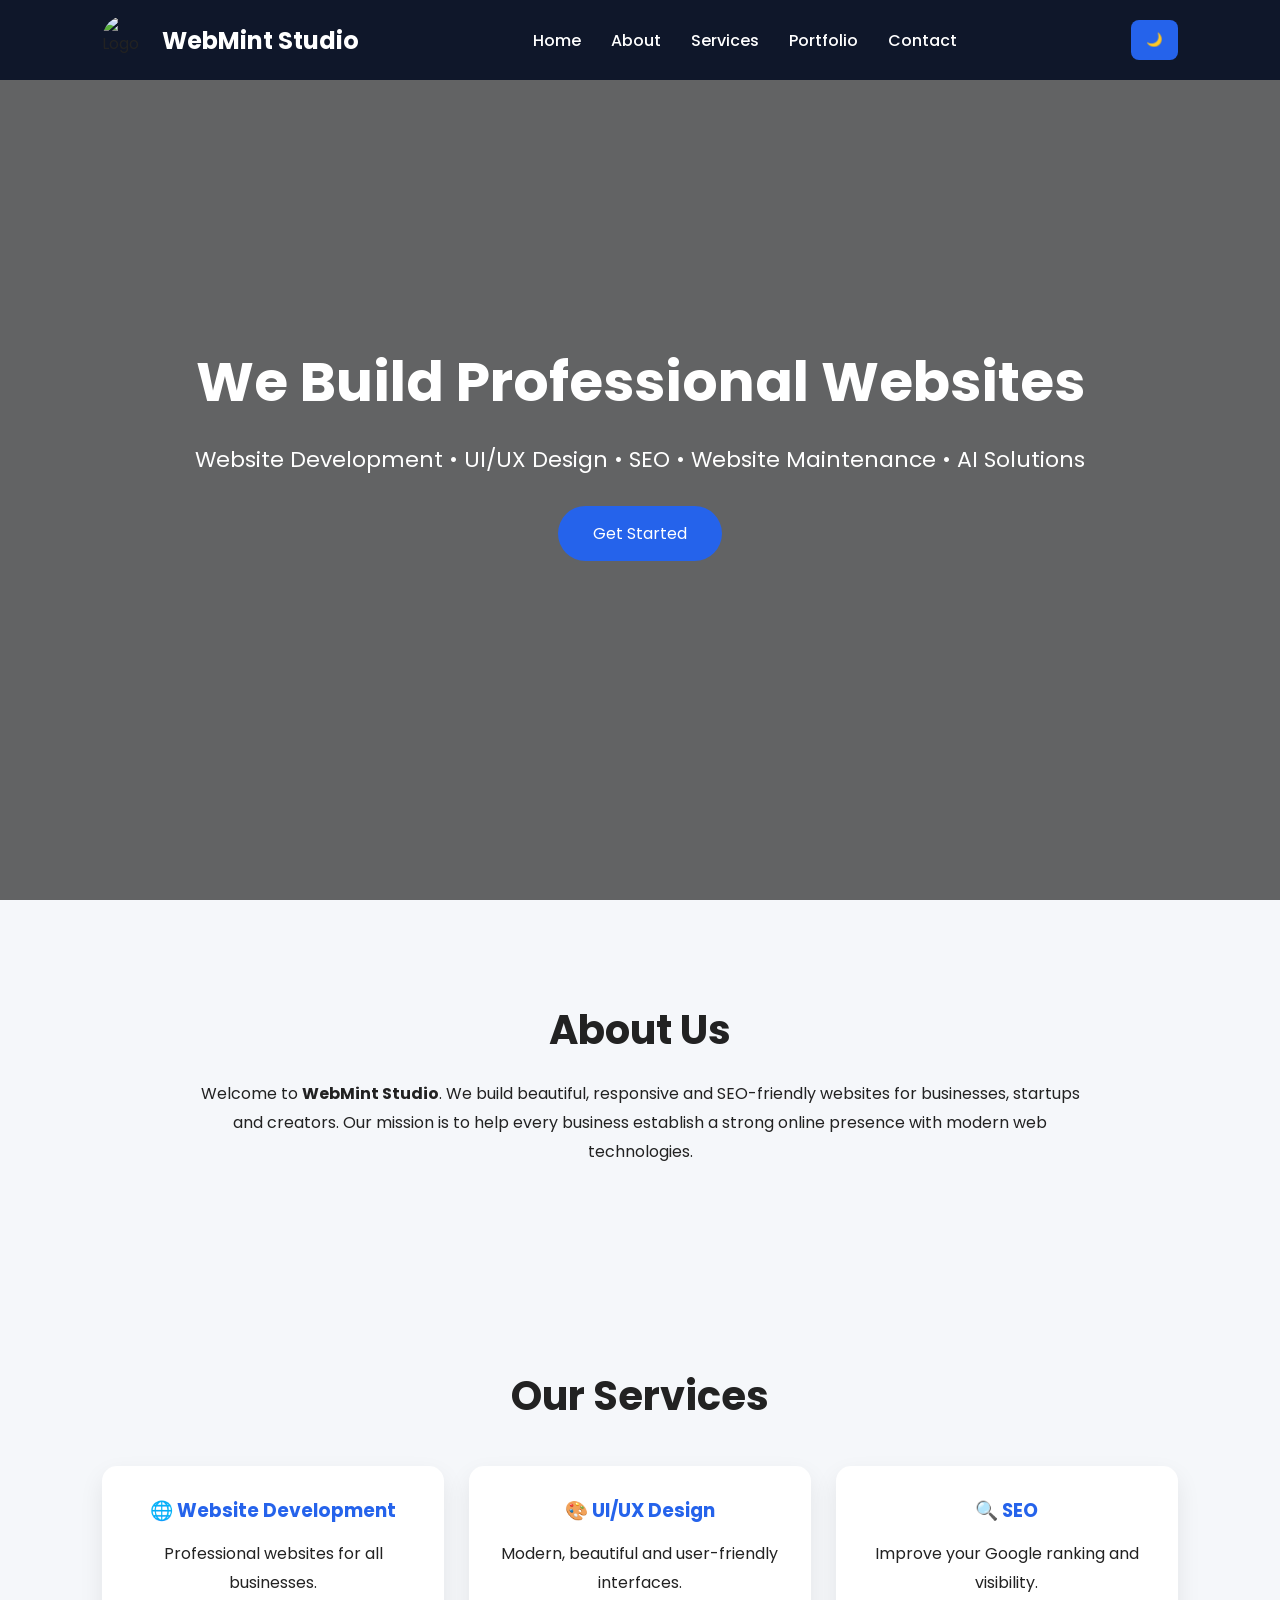
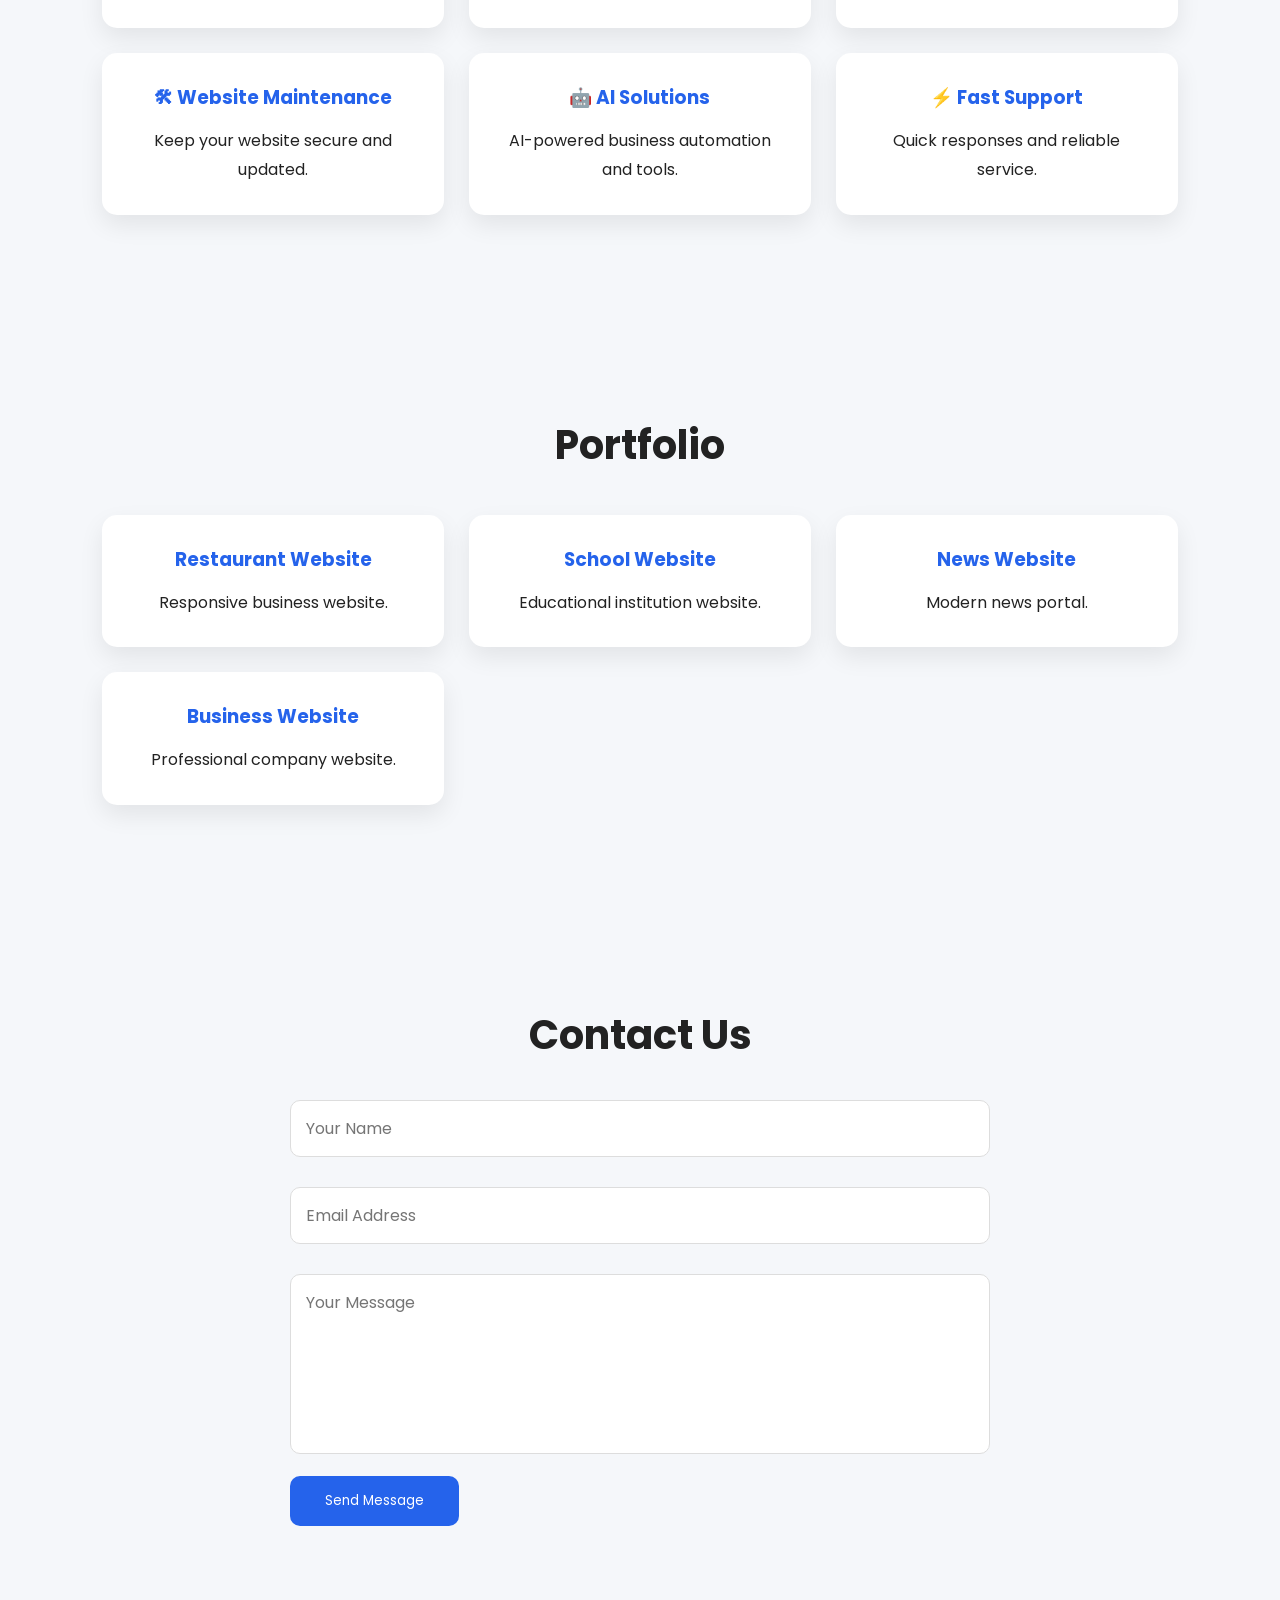
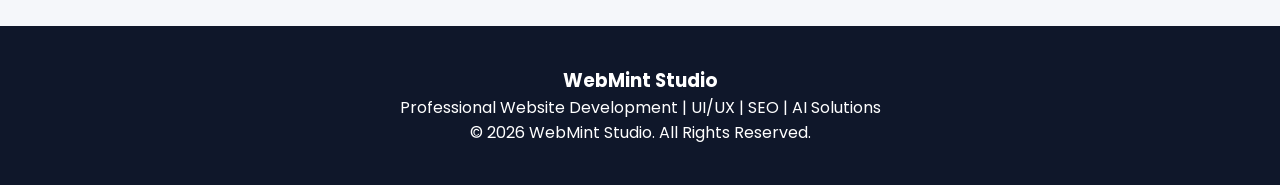
==== index.html @ 69a3aec7 "Add files via upload" ====
<!DOCTYPE html>
<html lang="en">
<head>
<meta charset="UTF-8">
<meta name="viewport" content="width=device-width, initial-scale=1.0">
<title>WebMint Studio</title>

<link rel="stylesheet" href="style.css">

<link rel="preconnect" href="https://fonts.googleapis.com">
<link rel="preconnect" href="https://fonts.gstatic.com" crossorigin>
<link href="https://fonts.googleapis.com/css2?family=Poppins:wght@300;400;500;600;700&display=swap" rel="stylesheet">

</head>
<body>

<header>

<nav class="navbar">

<div class="logo">
<img src="images/logo.png" alt="Logo">
<h2>WebMint Studio</h2>
</div>

<ul>
<li><a href="#home">Home</a></li>
<li><a href="#about">About</a></li>
<li><a href="#services">Services</a></li>
<li><a href="#portfolio">Portfolio</a></li>
<li><a href="#contact">Contact</a></li>
</ul>

<button id="theme-toggle">🌙</button>

</nav>

</header>

<section id="home" class="hero">

<div class="hero-text">

<h1>We Build Professional Websites</h1>

<p>
Website Development • UI/UX Design • SEO • Website Maintenance • AI Solutions
</p>

<a href="#contact" class="btn">
Get Started
</a>

</div>

</section>

<section id="about" class="section">

<h2>About Us</h2>

<p>

Welcome to <b>WebMint Studio</b>.

We build beautiful, responsive and SEO-friendly websites for businesses, startups and creators. Our mission is to help every business establish a strong online presence with modern web technologies.

</p>

</section>

<section id="services" class="section">

<h2>Our Services</h2>

<div class="cards">

<div class="card">
<h3>🌐 Website Development</h3>
<p>Professional websites for all businesses.</p>
</div>

<div class="card">
<h3>🎨 UI/UX Design</h3>
<p>Modern, beautiful and user-friendly interfaces.</p>
</div>

<div class="card">
<h3>🔍 SEO</h3>
<p>Improve your Google ranking and visibility.</p>
</div>

<div class="card">
<h3>🛠 Website Maintenance</h3>
<p>Keep your website secure and updated.</p>
</div>

<div class="card">
<h3>🤖 AI Solutions</h3>
<p>AI-powered business automation and tools.</p>
</div>

<div class="card">
<h3>⚡ Fast Support</h3>
<p>Quick responses and reliable service.</p>
</div>

</div>

</section>

<section id="portfolio" class="section">

<h2>Portfolio</h2>

<div class="cards">

<div class="card">
<h3>Restaurant Website</h3>
<p>Responsive business website.</p>
</div>

<div class="card">
<h3>School Website</h3>
<p>Educational institution website.</p>
</div>

<div class="card">
<h3>News Website</h3>
<p>Modern news portal.</p>
</div>

<div class="card">
<h3>Business Website</h3>
<p>Professional company website.</p>
</div>

</div>

</section>

<section id="contact" class="section">

<h2>Contact Us</h2>

<form>

<input type="text" placeholder="Your Name" required>

<input type="email" placeholder="Email Address" required>

<textarea placeholder="Your Message"></textarea>

<button type="submit">
Send Message
</button>

</form>

</section>

<footer>

<h3>WebMint Studio</h3>

<p>
Professional Website Development | UI/UX | SEO | AI Solutions
</p>

<p>
© 2026 WebMint Studio. All Rights Reserved.
</p>

</footer>

<script src="script.js"></script>

</body>
</html>
---- style.css ----
*{
margin:0;
padding:0;
box-sizing:border-box;
font-family:'Poppins',sans-serif;
scroll-behavior:smooth;
}

body{
background:#f5f7fa;
color:#222;
}

.navbar{
position:fixed;
top:0;
left:0;
width:100%;
display:flex;
justify-content:space-between;
align-items:center;
padding:15px 8%;
background:#0f172a;
z-index:1000;
}

.logo{
display:flex;
align-items:center;
gap:10px;
}

.logo img{
width:50px;
height:50px;
border-radius:50%;
}

.logo h2{
color:#fff;
font-size:24px;
}

.navbar ul{
display:flex;
list-style:none;
gap:30px;
}

.navbar ul li a{
color:#fff;
text-decoration:none;
font-weight:500;
transition:.3s;
}

.navbar ul li a:hover{
color:#3b82f6;
}

#theme-toggle{
padding:10px 15px;
border:none;
background:#2563eb;
color:white;
border-radius:8px;
cursor:pointer;
}

.hero{
height:100vh;
background:linear-gradient(rgba(0,0,0,.6),rgba(0,0,0,.6)),url("images/hero.jpg");
background-size:cover;
background-position:center;
display:flex;
justify-content:center;
align-items:center;
text-align:center;
padding:20px;
color:white;
}

.hero h1{
font-size:55px;
margin-bottom:20px;
}

.hero p{
font-size:22px;
margin-bottom:30px;
}

.btn{
display:inline-block;
padding:15px 35px;
background:#2563eb;
color:white;
text-decoration:none;
border-radius:30px;
transition:.3s;
}

.btn:hover{
background:#1d4ed8;
transform:translateY(-3px);
}

.section{
padding:100px 8%;
}

.section h2{
text-align:center;
font-size:40px;
margin-bottom:20px;
}

.section p{
max-width:900px;
margin:auto;
text-align:center;
line-height:1.8;
}

.cards{
display:grid;
grid-template-columns:repeat(auto-fit,minmax(260px,1fr));
gap:25px;
margin-top:40px;
}

.card{
background:white;
padding:30px;
border-radius:15px;
text-align:center;
box-shadow:0 10px 25px rgba(0,0,0,.08);
transition:.3s;
}

.card:hover{
transform:translateY(-8px);
}

.card h3{
margin-bottom:15px;
color:#2563eb;
}

form{
max-width:700px;
margin:auto;
}

input,
textarea{
width:100%;
padding:15px;
margin:15px 0;
border:1px solid #ddd;
border-radius:10px;
font-size:16px;
}

textarea{
height:180px;
resize:none;
}

form button{
padding:15px 35px;
background:#2563eb;
color:white;
border:none;
border-radius:10px;
cursor:pointer;
}

footer{
background:#0f172a;
color:white;
text-align:center;
padding:40px 20px;
}

.dark-mode{
background:#111827;
color:white;
}

.dark-mode .section{
background:#111827;
}

.dark-mode .card{
background:#1e293b;
color:white;
}

.dark-mode input,
.dark-mode textarea{
background:#1e293b;
color:white;
border:1px solid #475569;
}

@media(max-width:768px){

.navbar{
flex-direction:column;
padding:20px;
}

.navbar ul{
flex-direction:column;
margin-top:15px;
gap:15px;
}

.hero h1{
font-size:36px;
}

.hero p{
font-size:18px;
}

.section h2{
font-size:30px;
}

}
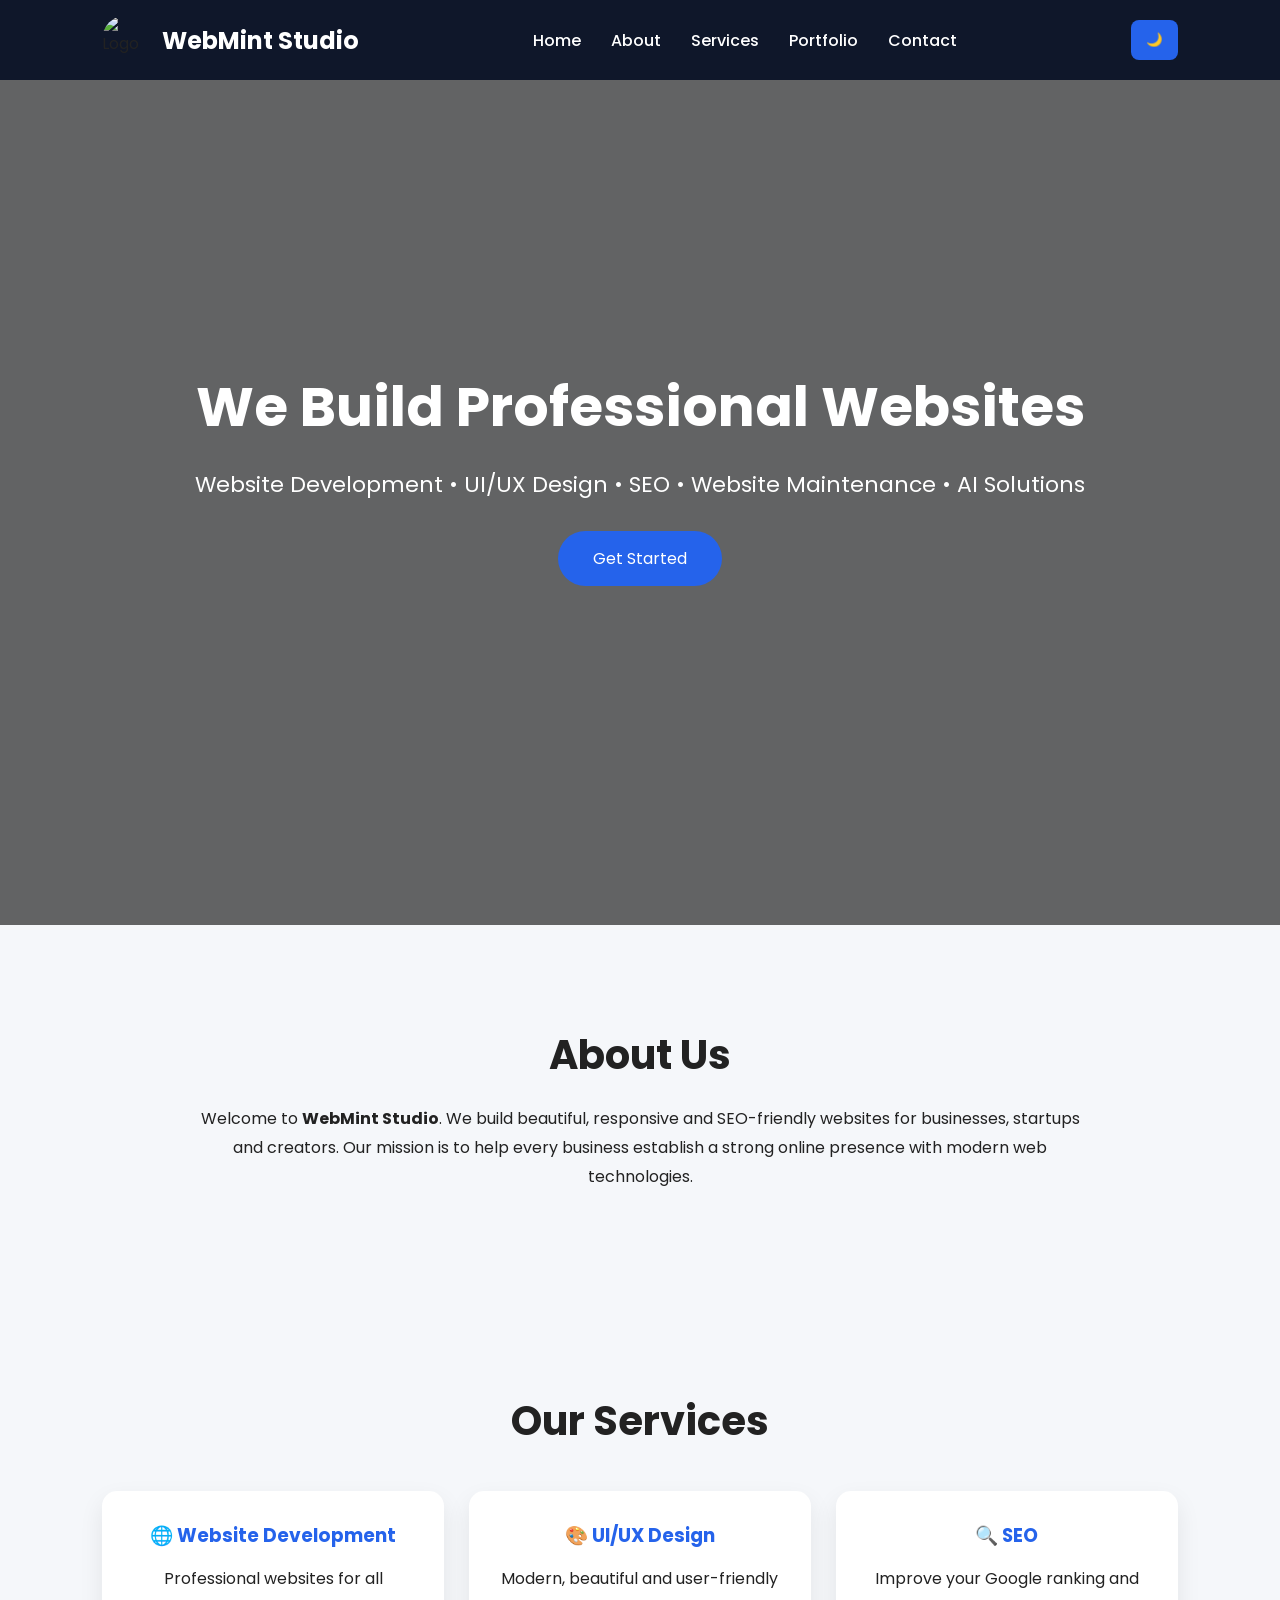
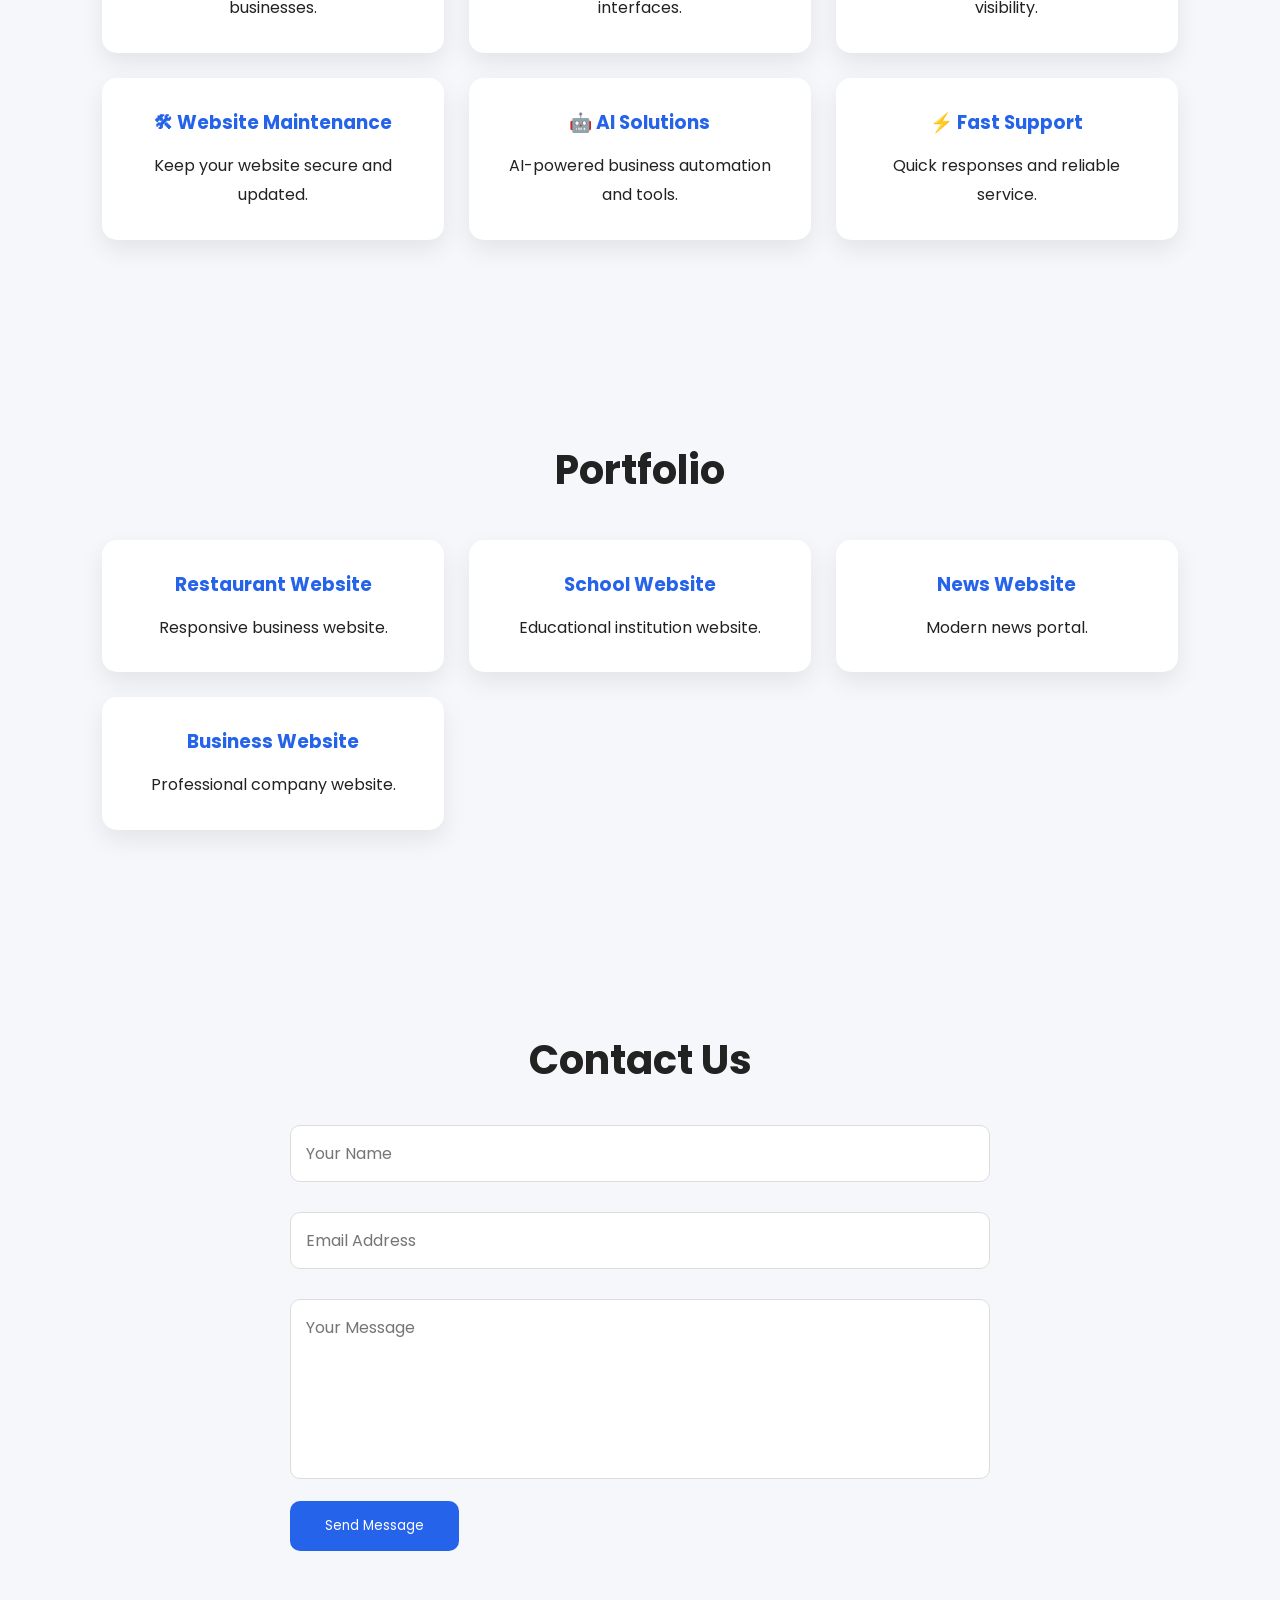
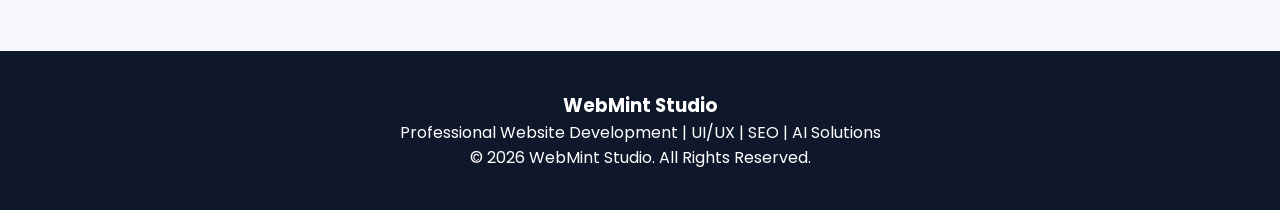
==== commit 31b7d057: "Fix HTML formatting and structure" ====
--- a/index.html
+++ b/index.html
@@ -3,6 +3,7 @@
 <head>
 <meta charset="UTF-8">
 <meta name="viewport" content="width=device-width, initial-scale=1.0">
+<meta name="google-site-verification" content="9Li4BUX3K4TzIqBor1........">
 <title>WebMint Studio</title>
 
 <link rel="stylesheet" href="style.css">
@@ -10,7 +11,9 @@
 <link rel="preconnect" href="https://fonts.googleapis.com">
 <link rel="preconnect" href="https://fonts.gstatic.com" crossorigin>
 <link href="https://fonts.googleapis.com/css2?family=Poppins:wght@300;400;500;600;700&display=swap" rel="stylesheet">
-
+<head>
+    <meta name="google-site-verification" content="YOUR_CODE_HERE">
+    ...
 </head>
 <body>
 
@@ -176,4 +179,4 @@
 <script src="script.js"></script>
 
 </body>
-</html>+</html>
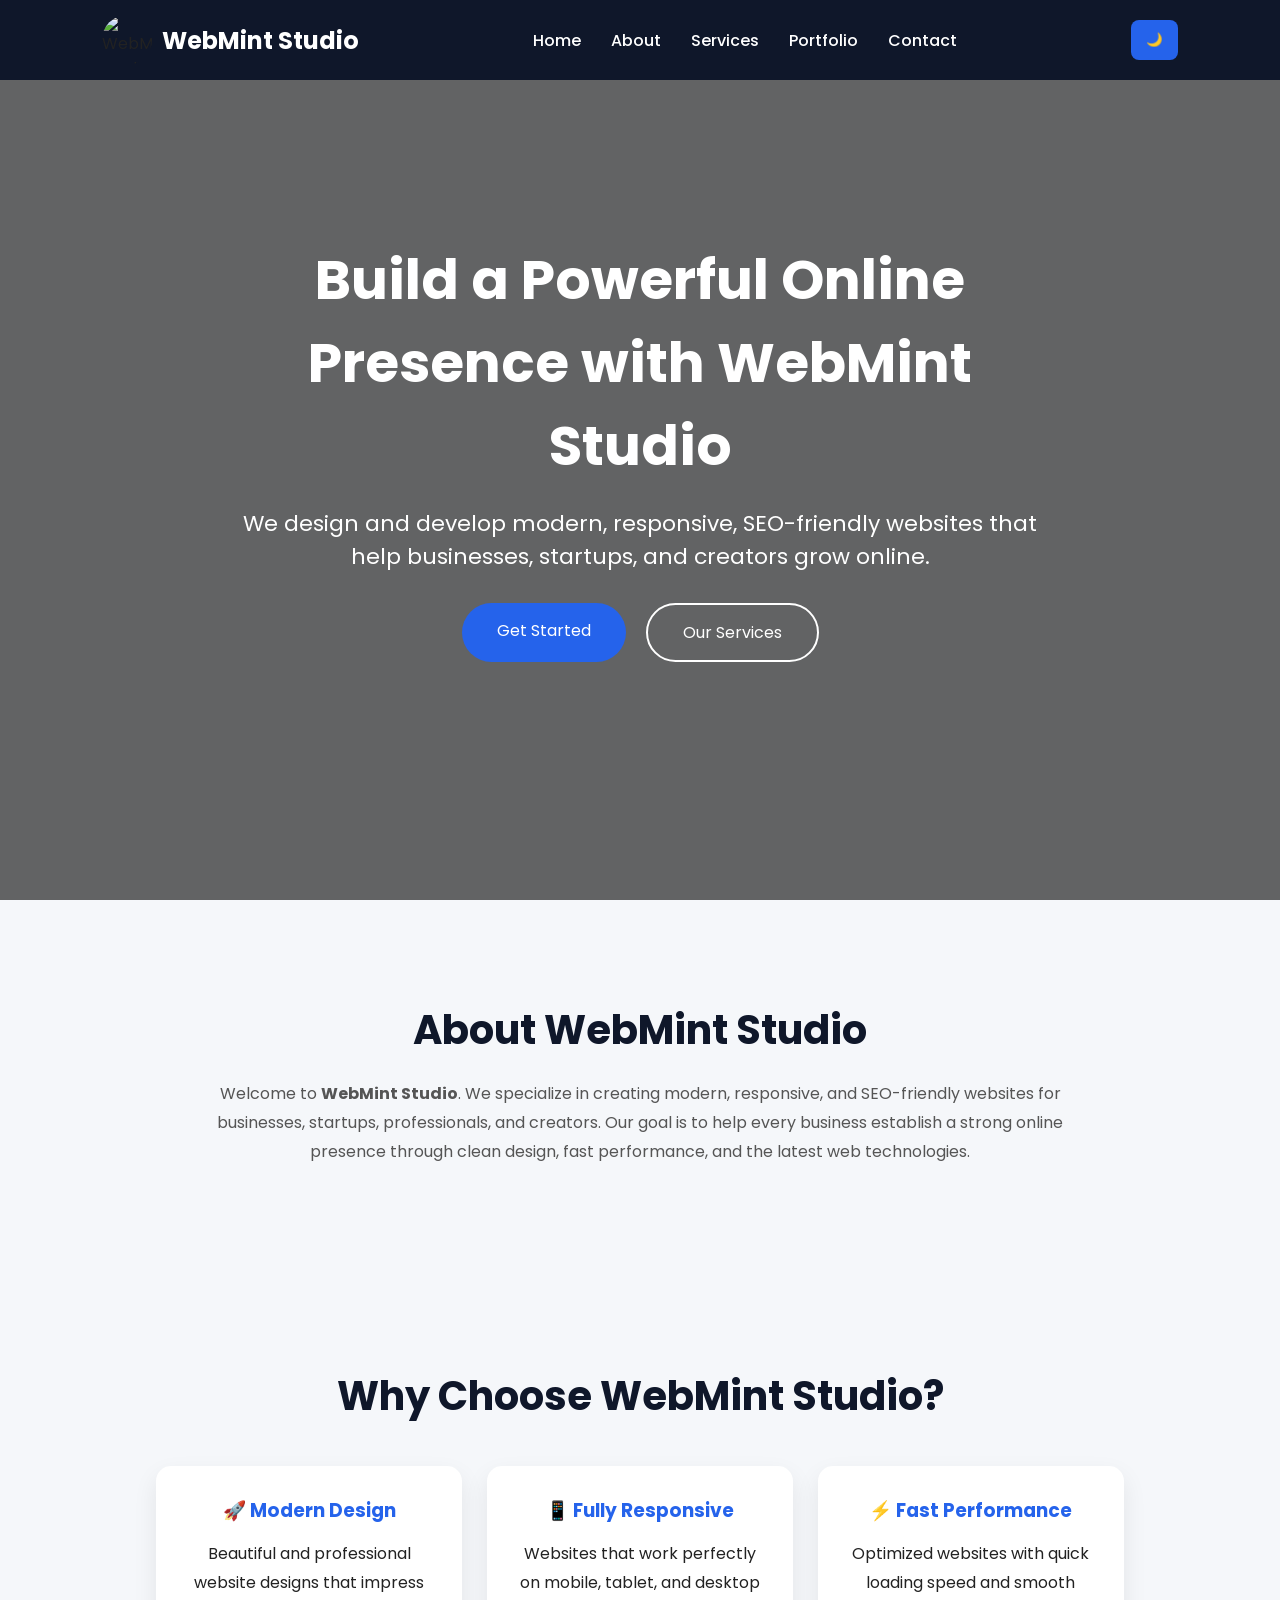
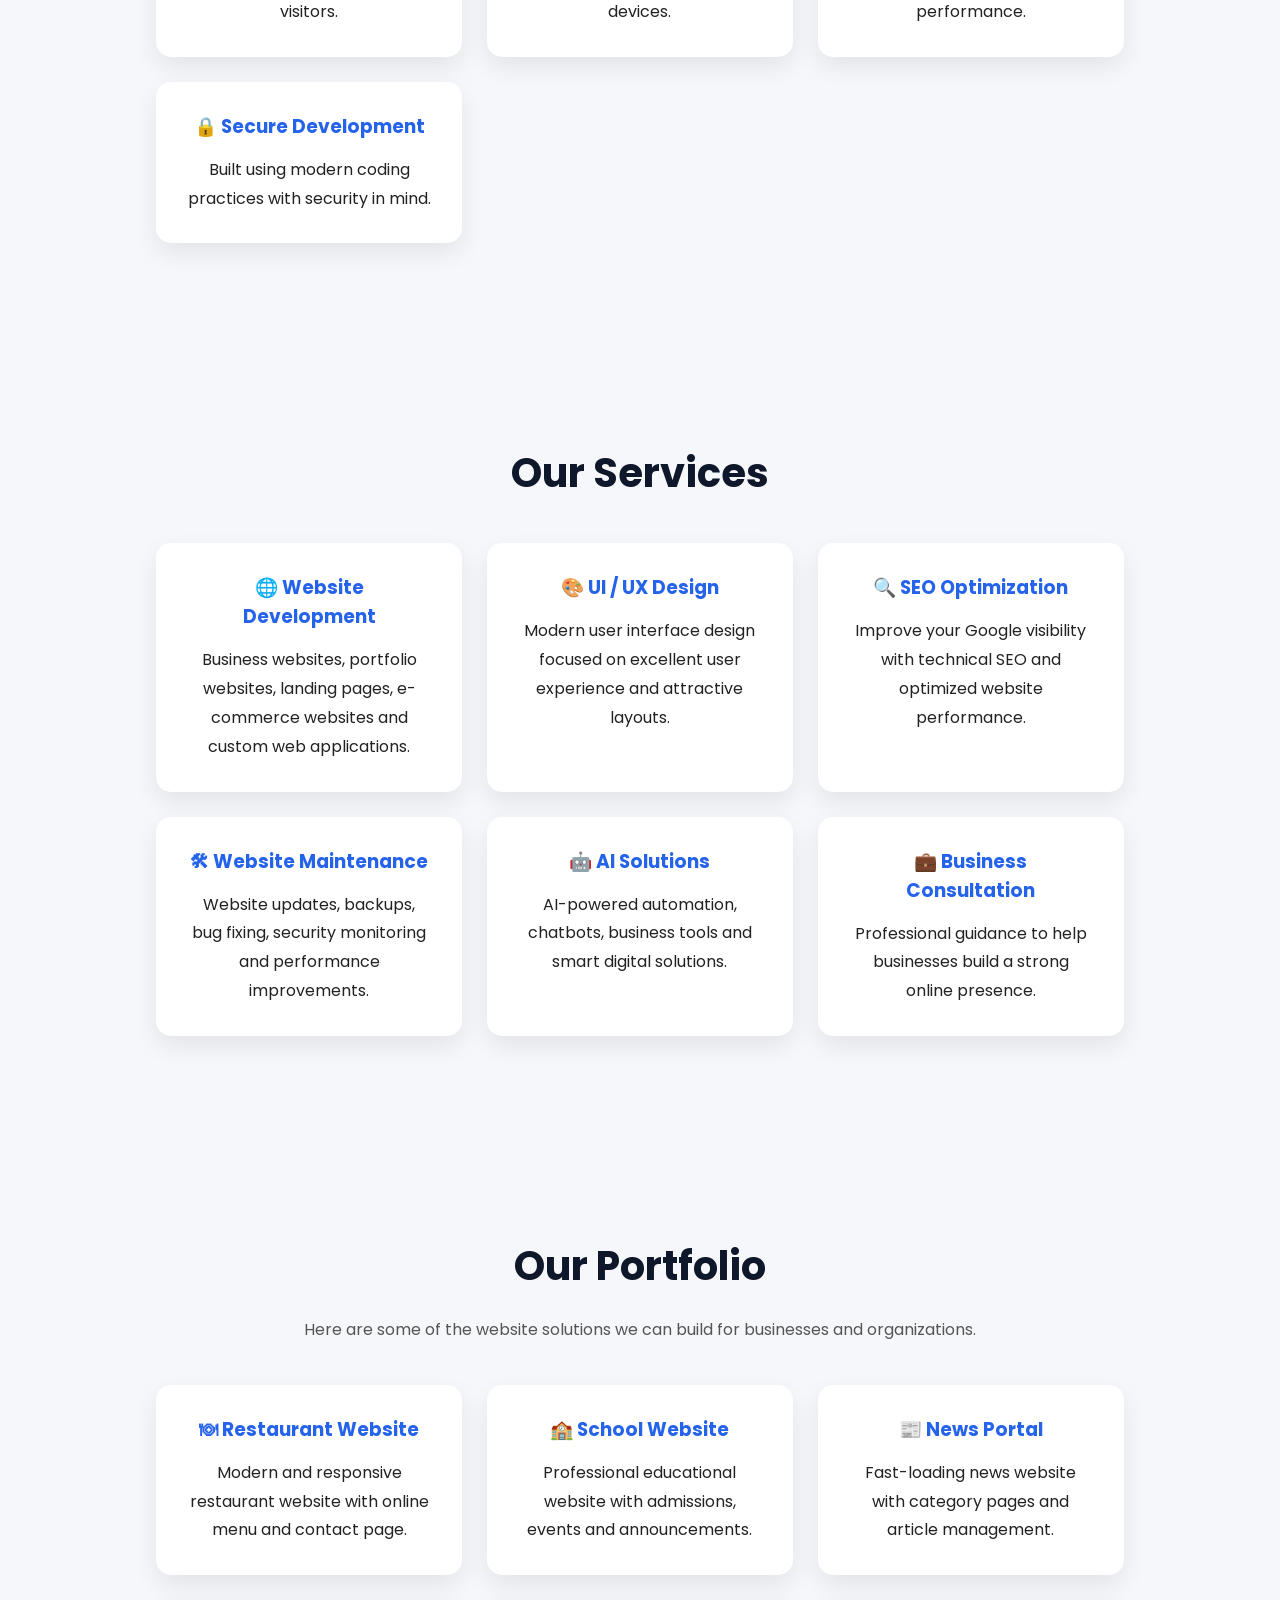
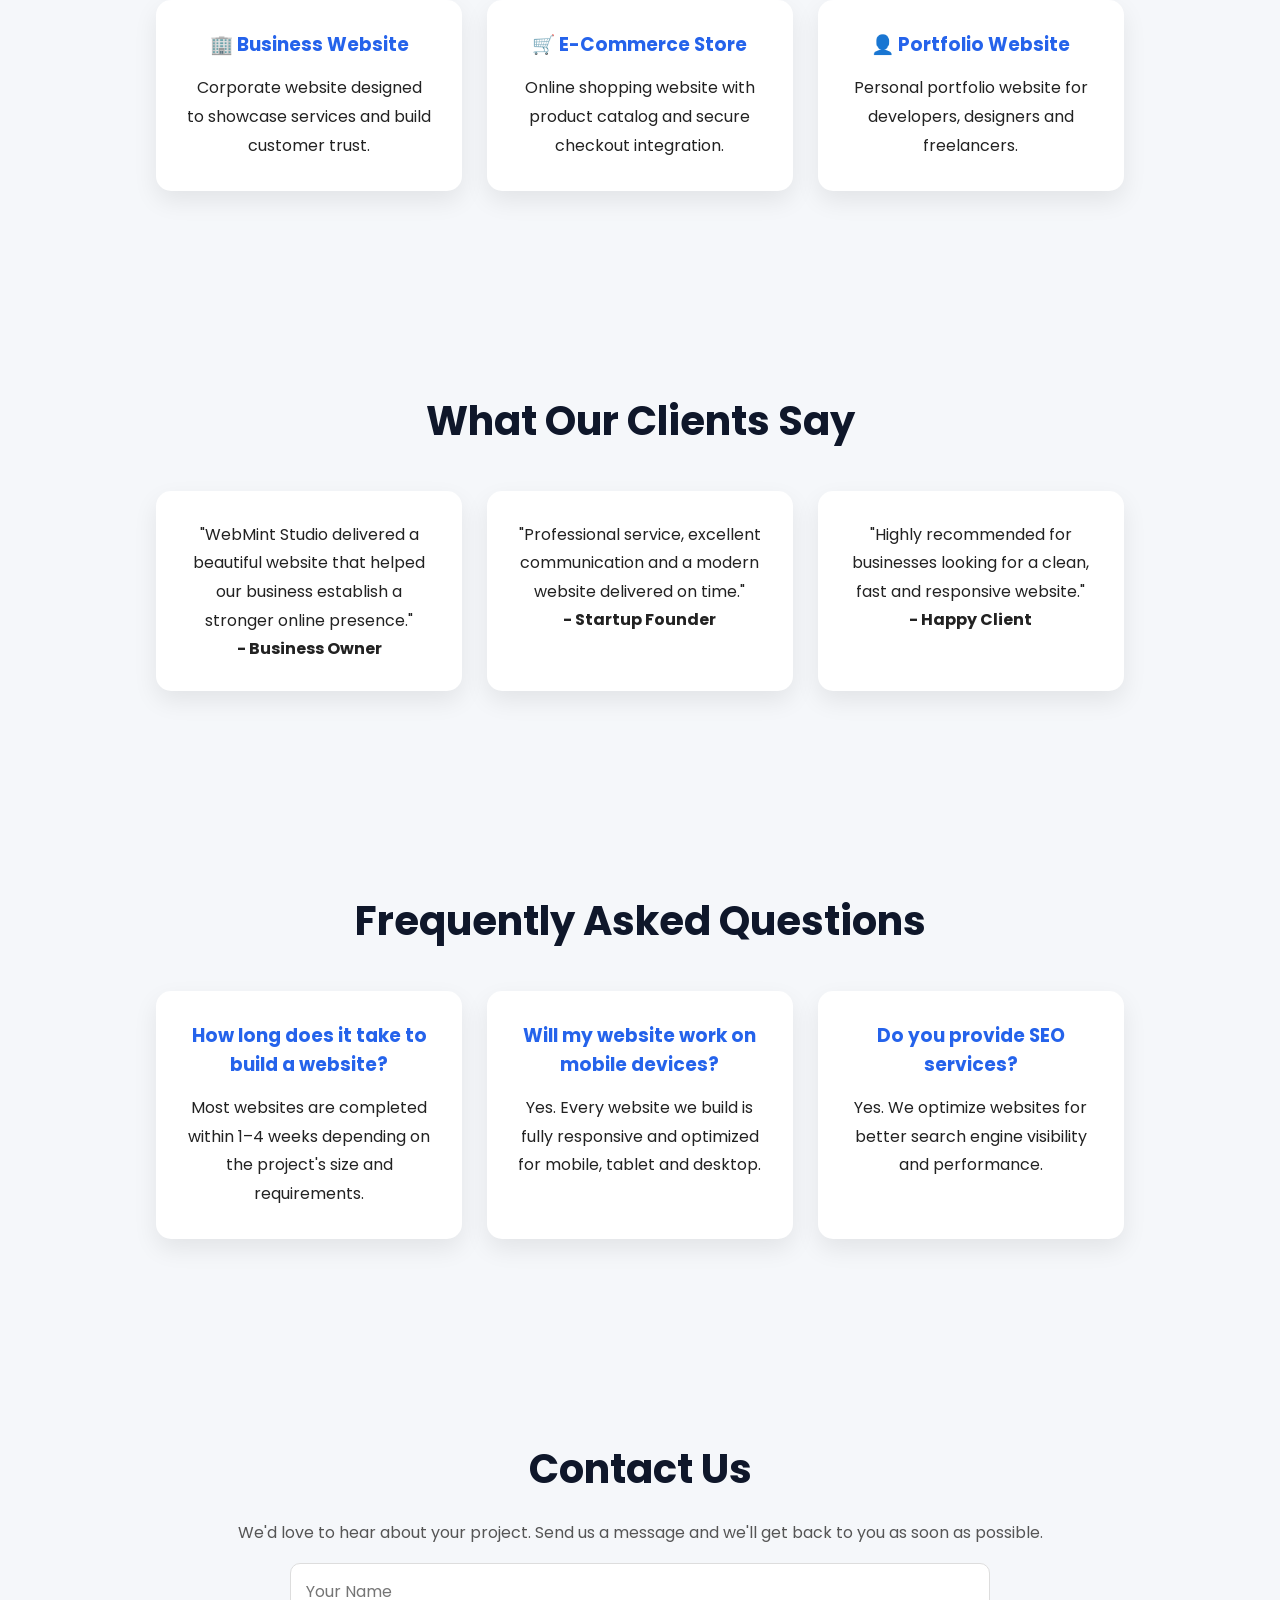
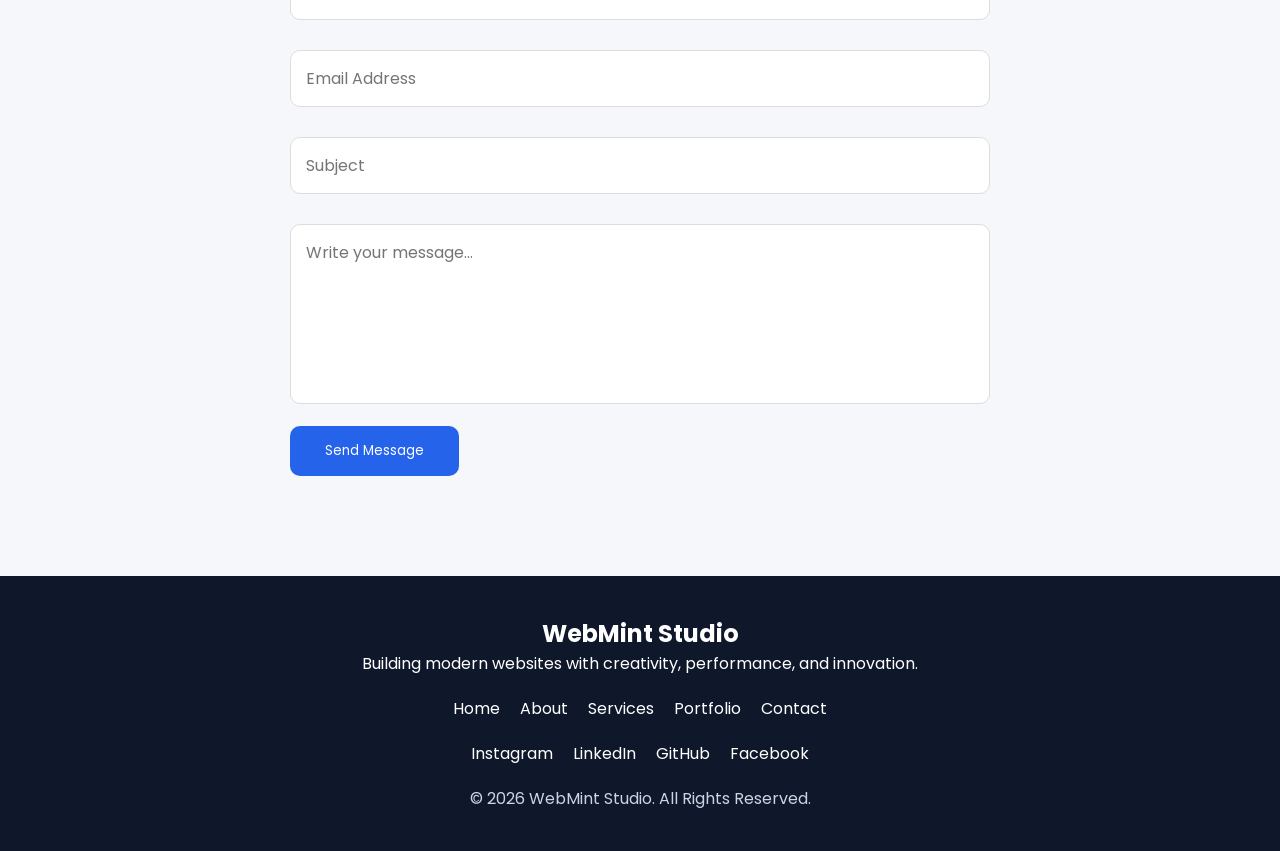
==== commit bc5b3149: "updated home page design" ====
--- a/index.html
+++ b/index.html
@@ -1,182 +1,594 @@
 <!DOCTYPE html>
 <html lang="en">
+
 <head>
-<meta charset="UTF-8">
-<meta name="viewport" content="width=device-width, initial-scale=1.0">
-<meta name="google-site-verification" content="9Li4BUX3K4TzIqBor1........">
-<title>WebMint Studio</title>
-
-<link rel="stylesheet" href="style.css">
-
-<link rel="preconnect" href="https://fonts.googleapis.com">
-<link rel="preconnect" href="https://fonts.gstatic.com" crossorigin>
-<link href="https://fonts.googleapis.com/css2?family=Poppins:wght@300;400;500;600;700&display=swap" rel="stylesheet">
-<head>
-    <meta name="google-site-verification" content="YOUR_CODE_HERE">
-    ...
+
+    <!-- Basic Meta -->
+    <meta charset="UTF-8">
+    <meta name="viewport" content="width=device-width, initial-scale=1.0">
+
+    <!-- SEO -->
+    <title>WebMint Studio | Professional Website Development & AI Solutions</title>
+
+    <meta name="description"
+        content="WebMint Studio provides professional website development, UI/UX design, SEO, website maintenance, and AI-powered business solutions.">
+
+    <meta name="keywords"
+        content="WebMint Studio, Website Development, Web Design, UI UX, SEO, AI Solutions, Business Website, Portfolio Website">
+
+    <meta name="author" content="WebMint Studio">
+
+    <!-- Google Search Console -->
+    <meta name="google-site-verification"
+        content="9sifBUX5K4TzIqBos12ya9679RXadhfBAnu5zFf-Lv8">
+
+    <!-- Open Graph -->
+    <meta property="og:title" content="WebMint Studio">
+    <meta property="og:description"
+        content="Professional Website Development, UI/UX Design, SEO and AI Solutions.">
+    <meta property="og:type" content="website">
+    <meta property="og:image" content="images/hero.jpg">
+
+    <!-- Theme Color -->
+    <meta name="theme-color" content="#0f172a">
+
+    <!-- Favicon -->
+    <link rel="icon" href="images/favicon.png">
+
+    <!-- CSS -->
+    <link rel="stylesheet" href="style.css">
+
+    <!-- Google Font -->
+    <link rel="preconnect" href="https://fonts.googleapis.com">
+    <link rel="preconnect" href="https://fonts.gstatic.com" crossorigin>
+
+    <link href="https://fonts.googleapis.com/css2?family=Poppins:wght@300;400;500;600;700;800&display=swap"
+        rel="stylesheet">
+
 </head>
+
 <body>
 
+<!-- ================= HEADER ================= -->
+
 <header>
 
-<nav class="navbar">
-
-<div class="logo">
-<img src="images/logo.png" alt="Logo">
-<h2>WebMint Studio</h2>
-</div>
-
-<ul>
-<li><a href="#home">Home</a></li>
-<li><a href="#about">About</a></li>
-<li><a href="#services">Services</a></li>
-<li><a href="#portfolio">Portfolio</a></li>
-<li><a href="#contact">Contact</a></li>
-</ul>
-
-<button id="theme-toggle">🌙</button>
-
-</nav>
+    <nav class="navbar">
+
+        <div class="logo">
+
+            <img src="images/logo.png" alt="WebMint Studio Logo">
+
+            <h2>WebMint Studio</h2>
+
+        </div>
+
+        <ul class="nav-links">
+
+            <li><a href="#home">Home</a></li>
+
+            <li><a href="#about">About</a></li>
+
+            <li><a href="#services">Services</a></li>
+
+            <li><a href="#portfolio">Portfolio</a></li>
+
+            <li><a href="#contact">Contact</a></li>
+
+        </ul>
+
+        <button id="theme-toggle" aria-label="Toggle dark mode">
+            🌙
+        </button>
+
+    </nav>
 
 </header>
 
+<!-- ================= HERO ================= -->
+
 <section id="home" class="hero">
 
-<div class="hero-text">
-
-<h1>We Build Professional Websites</h1>
-
-<p>
-Website Development • UI/UX Design • SEO • Website Maintenance • AI Solutions
-</p>
-
-<a href="#contact" class="btn">
-Get Started
-</a>
-
-</div>
-
-</section>
+    <div class="hero-content">
+
+        <h1>
+
+            Build a Powerful Online Presence with WebMint Studio
+
+        </h1>
+
+        <p>
+
+            We design and develop modern, responsive, SEO-friendly websites
+            that help businesses, startups, and creators grow online.
+
+        </p>
+
+        <div class="hero-buttons">
+
+            <a href="#contact" class="btn">
+
+                Get Started
+
+            </a>
+
+            <a href="#services" class="btn-outline">
+
+                Our Services
+
+            </a>
+
+        </div>
+
+    </div>
+
+</section>
+
+<!-- ================= MAIN CONTENT STARTS HERE ================= -->
+
+<main>
+    <!-- ================= ABOUT ================= -->
 
 <section id="about" class="section">
 
-<h2>About Us</h2>
-
-<p>
-
-Welcome to <b>WebMint Studio</b>.
-
-We build beautiful, responsive and SEO-friendly websites for businesses, startups and creators. Our mission is to help every business establish a strong online presence with modern web technologies.
-
-</p>
-
-</section>
+    <div class="container">
+
+        <h2 class="section-title">About WebMint Studio</h2>
+
+        <p class="section-description">
+
+            Welcome to <strong>WebMint Studio</strong>.
+
+            We specialize in creating modern, responsive, and SEO-friendly websites
+            for businesses, startups, professionals, and creators.
+
+            Our goal is to help every business establish a strong online presence
+            through clean design, fast performance, and the latest web technologies.
+
+        </p>
+
+    </div>
+
+</section>
+
+<!-- ================= WHY CHOOSE US ================= -->
+
+<section class="section">
+
+    <div class="container">
+
+        <h2 class="section-title">
+            Why Choose WebMint Studio?
+        </h2>
+
+        <div class="cards">
+
+            <div class="card">
+
+                <h3>🚀 Modern Design</h3>
+
+                <p>
+                    Beautiful and professional website designs that impress visitors.
+                </p>
+
+            </div>
+
+            <div class="card">
+
+                <h3>📱 Fully Responsive</h3>
+
+                <p>
+                    Websites that work perfectly on mobile, tablet, and desktop devices.
+                </p>
+
+            </div>
+
+            <div class="card">
+
+                <h3>⚡ Fast Performance</h3>
+
+                <p>
+                    Optimized websites with quick loading speed and smooth performance.
+                </p>
+
+            </div>
+
+            <div class="card">
+
+                <h3>🔒 Secure Development</h3>
+
+                <p>
+                    Built using modern coding practices with security in mind.
+                </p>
+
+            </div>
+
+        </div>
+
+    </div>
+
+</section>
+
+<!-- ================= SERVICES ================= -->
 
 <section id="services" class="section">
 
-<h2>Our Services</h2>
-
-<div class="cards">
-
-<div class="card">
-<h3>🌐 Website Development</h3>
-<p>Professional websites for all businesses.</p>
-</div>
-
-<div class="card">
-<h3>🎨 UI/UX Design</h3>
-<p>Modern, beautiful and user-friendly interfaces.</p>
-</div>
-
-<div class="card">
-<h3>🔍 SEO</h3>
-<p>Improve your Google ranking and visibility.</p>
-</div>
-
-<div class="card">
-<h3>🛠 Website Maintenance</h3>
-<p>Keep your website secure and updated.</p>
-</div>
-
-<div class="card">
-<h3>🤖 AI Solutions</h3>
-<p>AI-powered business automation and tools.</p>
-</div>
-
-<div class="card">
-<h3>⚡ Fast Support</h3>
-<p>Quick responses and reliable service.</p>
-</div>
-
-</div>
-
-</section>
+    <div class="container">
+
+        <h2 class="section-title">
+            Our Services
+        </h2>
+
+        <div class="cards">
+
+            <div class="card">
+
+                <h3>🌐 Website Development</h3>
+
+                <p>
+
+                    Business websites, portfolio websites, landing pages,
+                    e-commerce websites and custom web applications.
+
+                </p>
+
+            </div>
+
+            <div class="card">
+
+                <h3>🎨 UI / UX Design</h3>
+
+                <p>
+
+                    Modern user interface design focused on excellent
+                    user experience and attractive layouts.
+
+                </p>
+
+            </div>
+
+            <div class="card">
+
+                <h3>🔍 SEO Optimization</h3>
+
+                <p>
+
+                    Improve your Google visibility with technical SEO
+                    and optimized website performance.
+
+                </p>
+
+            </div>
+
+            <div class="card">
+
+                <h3>🛠 Website Maintenance</h3>
+
+                <p>
+
+                    Website updates, backups, bug fixing,
+                    security monitoring and performance improvements.
+
+                </p>
+
+            </div>
+
+            <div class="card">
+
+                <h3>🤖 AI Solutions</h3>
+
+                <p>
+
+                    AI-powered automation, chatbots,
+                    business tools and smart digital solutions.
+
+                </p>
+
+            </div>
+
+            <div class="card">
+
+                <h3>💼 Business Consultation</h3>
+
+                <p>
+
+                    Professional guidance to help businesses
+                    build a strong online presence.
+
+                </p>
+
+            </div>
+
+        </div>
+
+    </div>
+
+</section>
+<!-- ================= PORTFOLIO ================= -->
 
 <section id="portfolio" class="section">
 
-<h2>Portfolio</h2>
-
-<div class="cards">
-
-<div class="card">
-<h3>Restaurant Website</h3>
-<p>Responsive business website.</p>
-</div>
-
-<div class="card">
-<h3>School Website</h3>
-<p>Educational institution website.</p>
-</div>
-
-<div class="card">
-<h3>News Website</h3>
-<p>Modern news portal.</p>
-</div>
-
-<div class="card">
-<h3>Business Website</h3>
-<p>Professional company website.</p>
-</div>
-
-</div>
-
-</section>
+    <div class="container">
+
+        <h2 class="section-title">Our Portfolio</h2>
+
+        <p class="section-description">
+
+            Here are some of the website solutions we can build for businesses and organizations.
+
+        </p>
+
+        <div class="cards">
+
+            <div class="card">
+                <h3>🍽 Restaurant Website</h3>
+                <p>Modern and responsive restaurant website with online menu and contact page.</p>
+            </div>
+
+            <div class="card">
+                <h3>🏫 School Website</h3>
+                <p>Professional educational website with admissions, events and announcements.</p>
+            </div>
+
+            <div class="card">
+                <h3>📰 News Portal</h3>
+                <p>Fast-loading news website with category pages and article management.</p>
+            </div>
+
+            <div class="card">
+                <h3>🏢 Business Website</h3>
+                <p>Corporate website designed to showcase services and build customer trust.</p>
+            </div>
+
+            <div class="card">
+                <h3>🛒 E-Commerce Store</h3>
+                <p>Online shopping website with product catalog and secure checkout integration.</p>
+            </div>
+
+            <div class="card">
+                <h3>👤 Portfolio Website</h3>
+                <p>Personal portfolio website for developers, designers and freelancers.</p>
+            </div>
+
+        </div>
+
+    </div>
+
+</section>
+
+<!-- ================= TESTIMONIALS ================= -->
+
+<section id="testimonials" class="section">
+
+    <div class="container">
+
+        <h2 class="section-title">What Our Clients Say</h2>
+
+        <div class="cards">
+
+            <div class="card">
+
+                <p>
+
+                    "WebMint Studio delivered a beautiful website that helped our business establish a stronger online presence."
+
+                </p>
+
+                <h4>- Business Owner</h4>
+
+            </div>
+
+            <div class="card">
+
+                <p>
+
+                    "Professional service, excellent communication and a modern website delivered on time."
+
+                </p>
+
+                <h4>- Startup Founder</h4>
+
+            </div>
+
+            <div class="card">
+
+                <p>
+
+                    "Highly recommended for businesses looking for a clean, fast and responsive website."
+
+                </p>
+
+                <h4>- Happy Client</h4>
+
+            </div>
+
+        </div>
+
+    </div>
+
+</section>
+
+<!-- ================= FAQ ================= -->
+
+<section id="faq" class="section">
+
+    <div class="container">
+
+        <h2 class="section-title">Frequently Asked Questions</h2>
+
+        <div class="cards">
+
+            <div class="card">
+
+                <h3>How long does it take to build a website?</h3>
+
+                <p>
+
+                    Most websites are completed within 1–4 weeks depending on the project's size and requirements.
+
+                </p>
+
+            </div>
+
+            <div class="card">
+
+                <h3>Will my website work on mobile devices?</h3>
+
+                <p>
+
+                    Yes. Every website we build is fully responsive and optimized for mobile, tablet and desktop.
+
+                </p>
+
+            </div>
+
+            <div class="card">
+
+                <h3>Do you provide SEO services?</h3>
+
+                <p>
+
+                    Yes. We optimize websites for better search engine visibility and performance.
+
+                </p>
+
+            </div>
+
+        </div>
+
+    </div>
+
+</section>
+
+<!-- ================= CONTACT ================= -->
 
 <section id="contact" class="section">
 
-<h2>Contact Us</h2>
-
-<form>
-
-<input type="text" placeholder="Your Name" required>
-
-<input type="email" placeholder="Email Address" required>
-
-<textarea placeholder="Your Message"></textarea>
-
-<button type="submit">
-Send Message
-</button>
-
-</form>
-
-</section>
+    <div class="container">
+
+        <h2 class="section-title">Contact Us</h2>
+
+        <p class="section-description">
+
+            We'd love to hear about your project. Send us a message and we'll get back to you as soon as possible.
+
+        </p>
+
+        <form id="contact-form">
+
+            <input
+                type="text"
+                name="name"
+                placeholder="Your Name"
+                required>
+
+            <input
+                type="email"
+                name="email"
+                placeholder="Email Address"
+                required>
+
+            <input
+                type="text"
+                name="subject"
+                placeholder="Subject">
+
+            <textarea
+                name="message"
+                rows="6"
+                placeholder="Write your message..."
+                required></textarea>
+
+            <button type="submit">
+
+                Send Message
+
+            </button>
+
+        </form>
+
+    </div>
+
+</section>
+<!-- ================= FOOTER ================= -->
 
 <footer>
 
-<h3>WebMint Studio</h3>
-
-<p>
-Professional Website Development | UI/UX | SEO | AI Solutions
-</p>
-
-<p>
-© 2026 WebMint Studio. All Rights Reserved.
-</p>
+    <div class="container">
+
+        <div class="footer-content">
+
+            <h2>WebMint Studio</h2>
+
+            <p>
+
+                Building modern websites with creativity, performance, and innovation.
+
+            </p>
+
+            <div class="footer-links">
+
+                <a href="#home">Home</a>
+
+                <a href="#about">About</a>
+
+                <a href="#services">Services</a>
+
+                <a href="#portfolio">Portfolio</a>
+
+                <a href="#contact">Contact</a>
+
+            </div>
+
+            <div class="social-links">
+
+                <!-- Replace # with your actual links -->
+
+                <a href="#" target="_blank">Instagram</a>
+
+                <a href="#" target="_blank">LinkedIn</a>
+
+                <a href="#" target="_blank">GitHub</a>
+
+                <a href="#" target="_blank">Facebook</a>
+
+            </div>
+
+            <p class="copyright">
+
+                © 2026 WebMint Studio. All Rights Reserved.
+
+            </p>
+
+        </div>
+
+    </div>
 
 </footer>
 
+</main>
+
+<!-- ================= STRUCTURED DATA (SEO) ================= -->
+
+<script type="application/ld+json">
+{
+  "@context":"https://schema.org",
+  "@type":"Organization",
+  "name":"WebMint Studio",
+  "url":"https://yourusername.github.io/my-web-development-website/",
+"logo":"https://yourusername.github.io/my-web-development-website/images/logo.png",
+  "description":"Professional Website Development, UI/UX Design, SEO, Website Maintenance and AI Solutions.",
+  "sameAs":[
+    "https://instagram.com/",
+    "https://linkedin.com/",
+    "https://github.com/"
+  ]
+}
+</script>
+
+<!-- JavaScript -->
+
 <script src="script.js"></script>
 
 </body>
-</html>
+</html>
--- a/style.css
+++ b/style.css
@@ -229,4 +229,136 @@
 font-size:30px;
 }
 
+}
+/* ===========================
+   CONTAINER
+=========================== */
+
+.container{
+    width:90%;
+    max-width:1200px;
+    margin:auto;
+}
+
+/* ===========================
+   HERO CONTENT
+=========================== */
+
+.hero-content{
+    max-width:800px;
+}
+
+.hero-buttons{
+    margin-top:30px;
+    display:flex;
+    justify-content:center;
+    gap:20px;
+    flex-wrap:wrap;
+}
+
+/* ===========================
+   OUTLINE BUTTON
+=========================== */
+
+.btn-outline{
+    display:inline-block;
+    padding:15px 35px;
+    border:2px solid #ffffff;
+    color:#ffffff;
+    text-decoration:none;
+    border-radius:30px;
+    transition:0.3s;
+}
+
+.btn-outline:hover{
+    background:#ffffff;
+    color:#2563eb;
+}
+
+/* ===========================
+   SECTION TITLE
+=========================== */
+
+.section-title{
+    font-size:40px;
+    text-align:center;
+    margin-bottom:20px;
+    color:#0f172a;
+}
+
+.section-description{
+    max-width:850px;
+    margin:0 auto 40px;
+    text-align:center;
+    line-height:1.8;
+    color:#555;
+}
+
+/* ===========================
+   FOOTER LINKS
+=========================== */
+
+.footer-links,
+.social-links{
+    margin:20px 0;
+    display:flex;
+    justify-content:center;
+    flex-wrap:wrap;
+    gap:20px;
+}
+
+.footer-links a,
+.social-links a{
+    color:white;
+    text-decoration:none;
+    transition:.3s;
+}
+
+.footer-links a:hover,
+.social-links a:hover{
+    color:#3b82f6;
+}
+
+/* ===========================
+   COPYRIGHT
+=========================== */
+
+.copyright{
+    margin-top:20px;
+    color:#cbd5e1;
+}
+
+/* ===========================
+   SMOOTH ANIMATION
+=========================== */
+
+.card{
+    transition:0.3s ease;
+}
+
+.card:hover{
+    transform:translateY(-10px);
+    box-shadow:0 15px 30px rgba(0,0,0,.15);
+}
+
+/* ===========================
+   MOBILE
+=========================== */
+
+@media(max-width:768px){
+
+.hero-buttons{
+    flex-direction:column;
+    align-items:center;
+}
+
+.hero-buttons a{
+    width:220px;
+    text-align:center;
+}
+
+.section-title{
+    font-size:30px;
+}
+
 }
